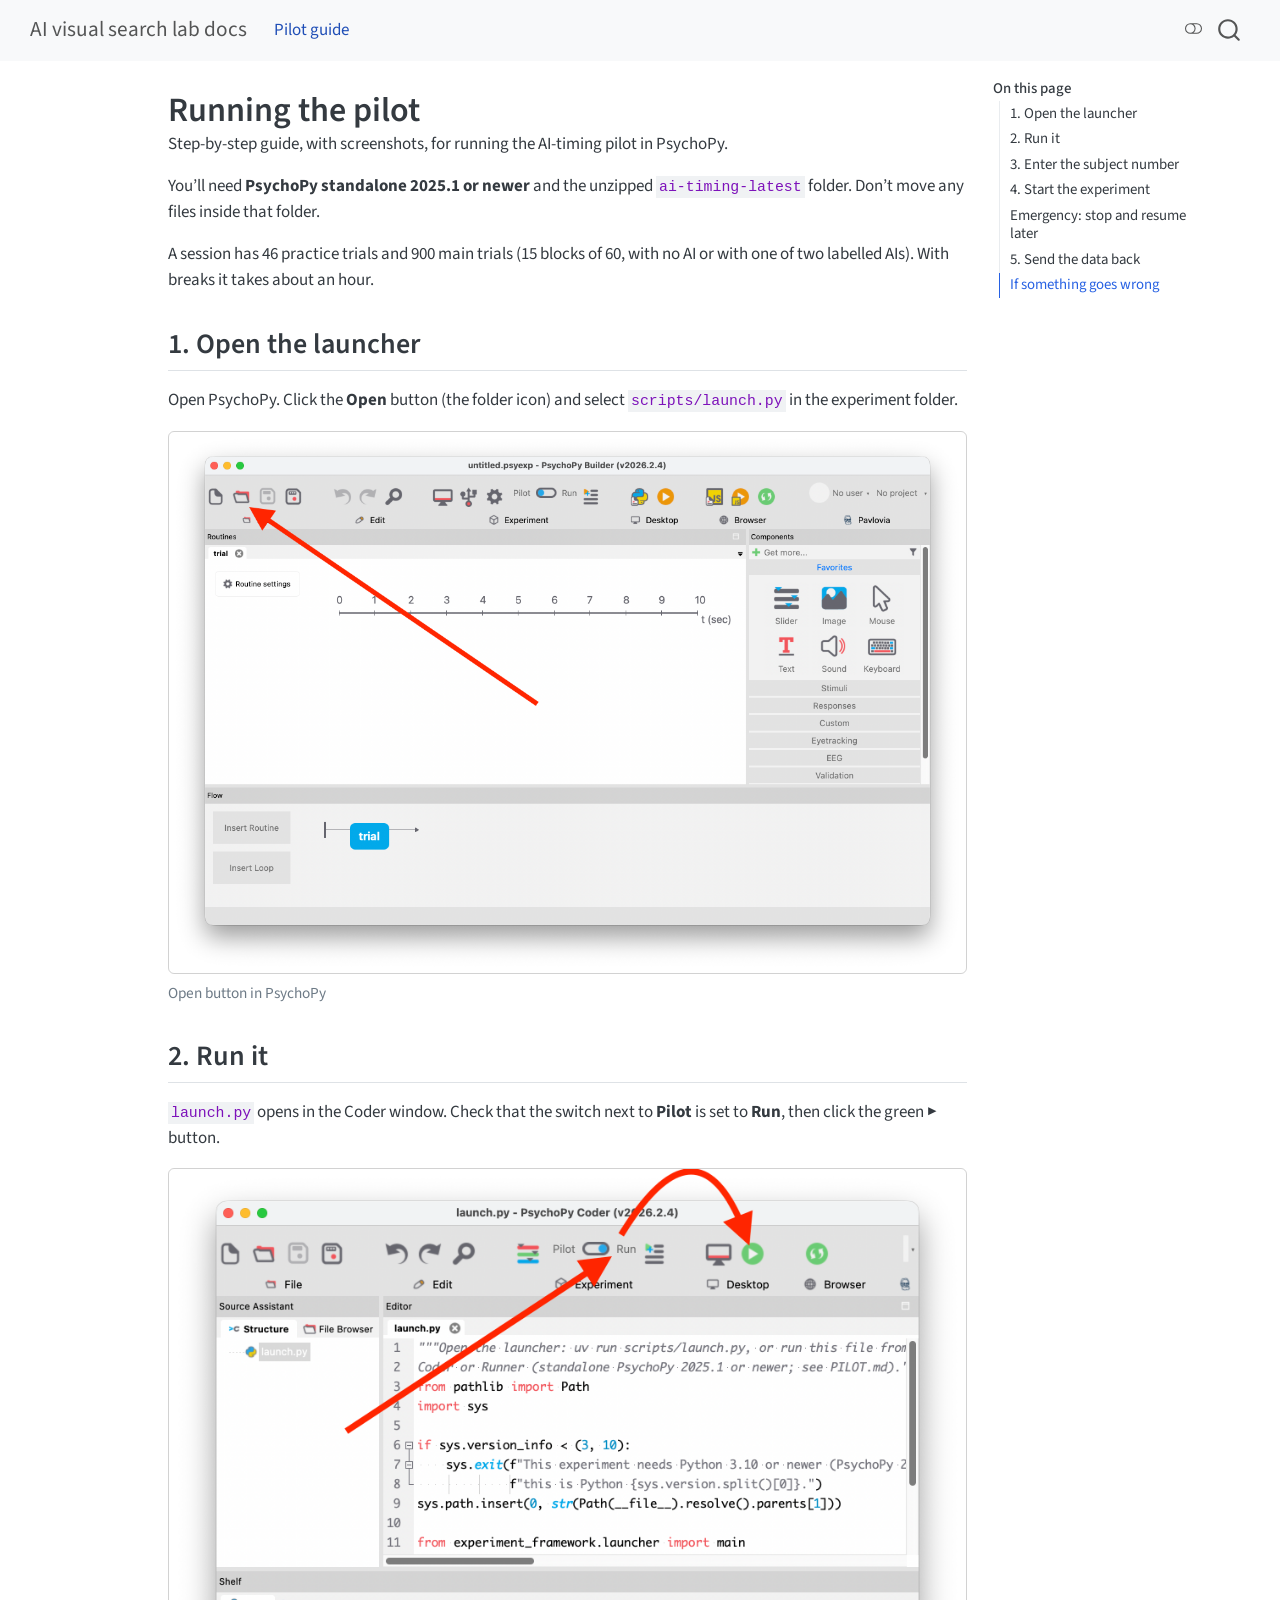
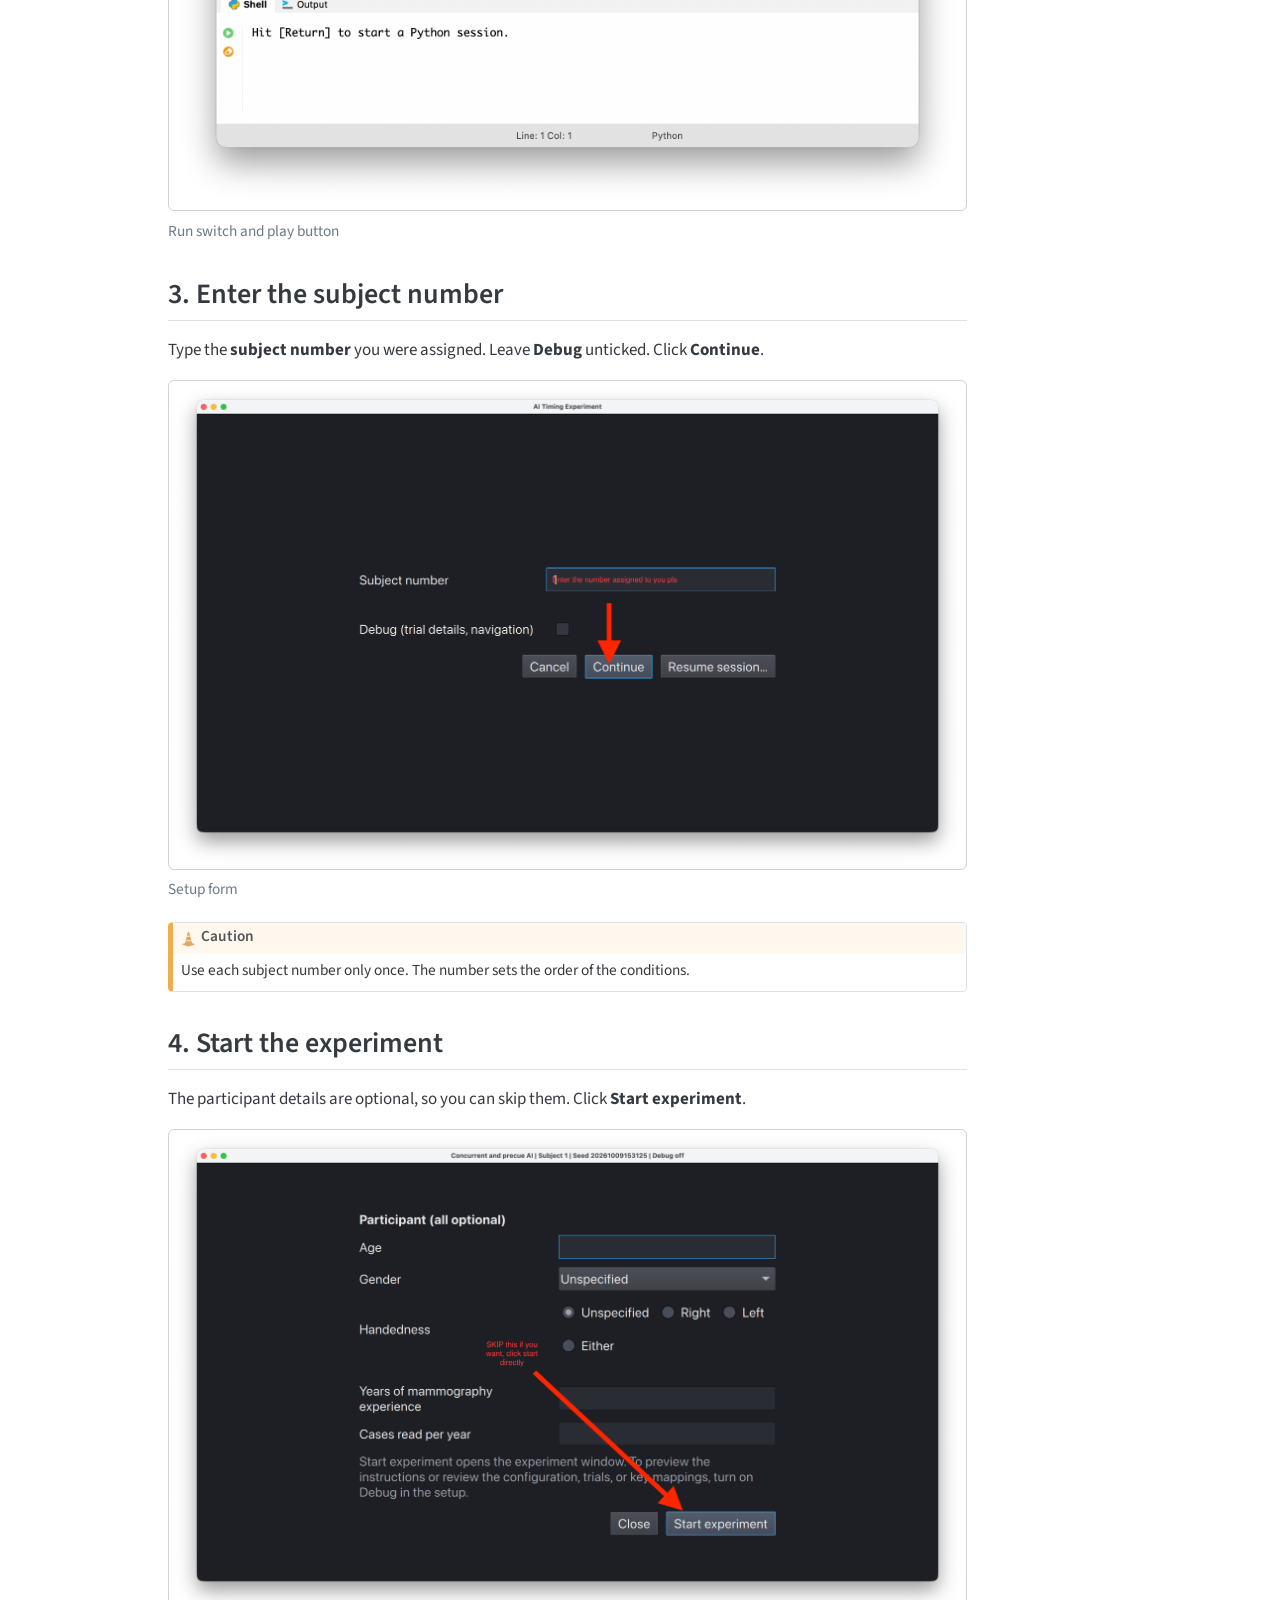
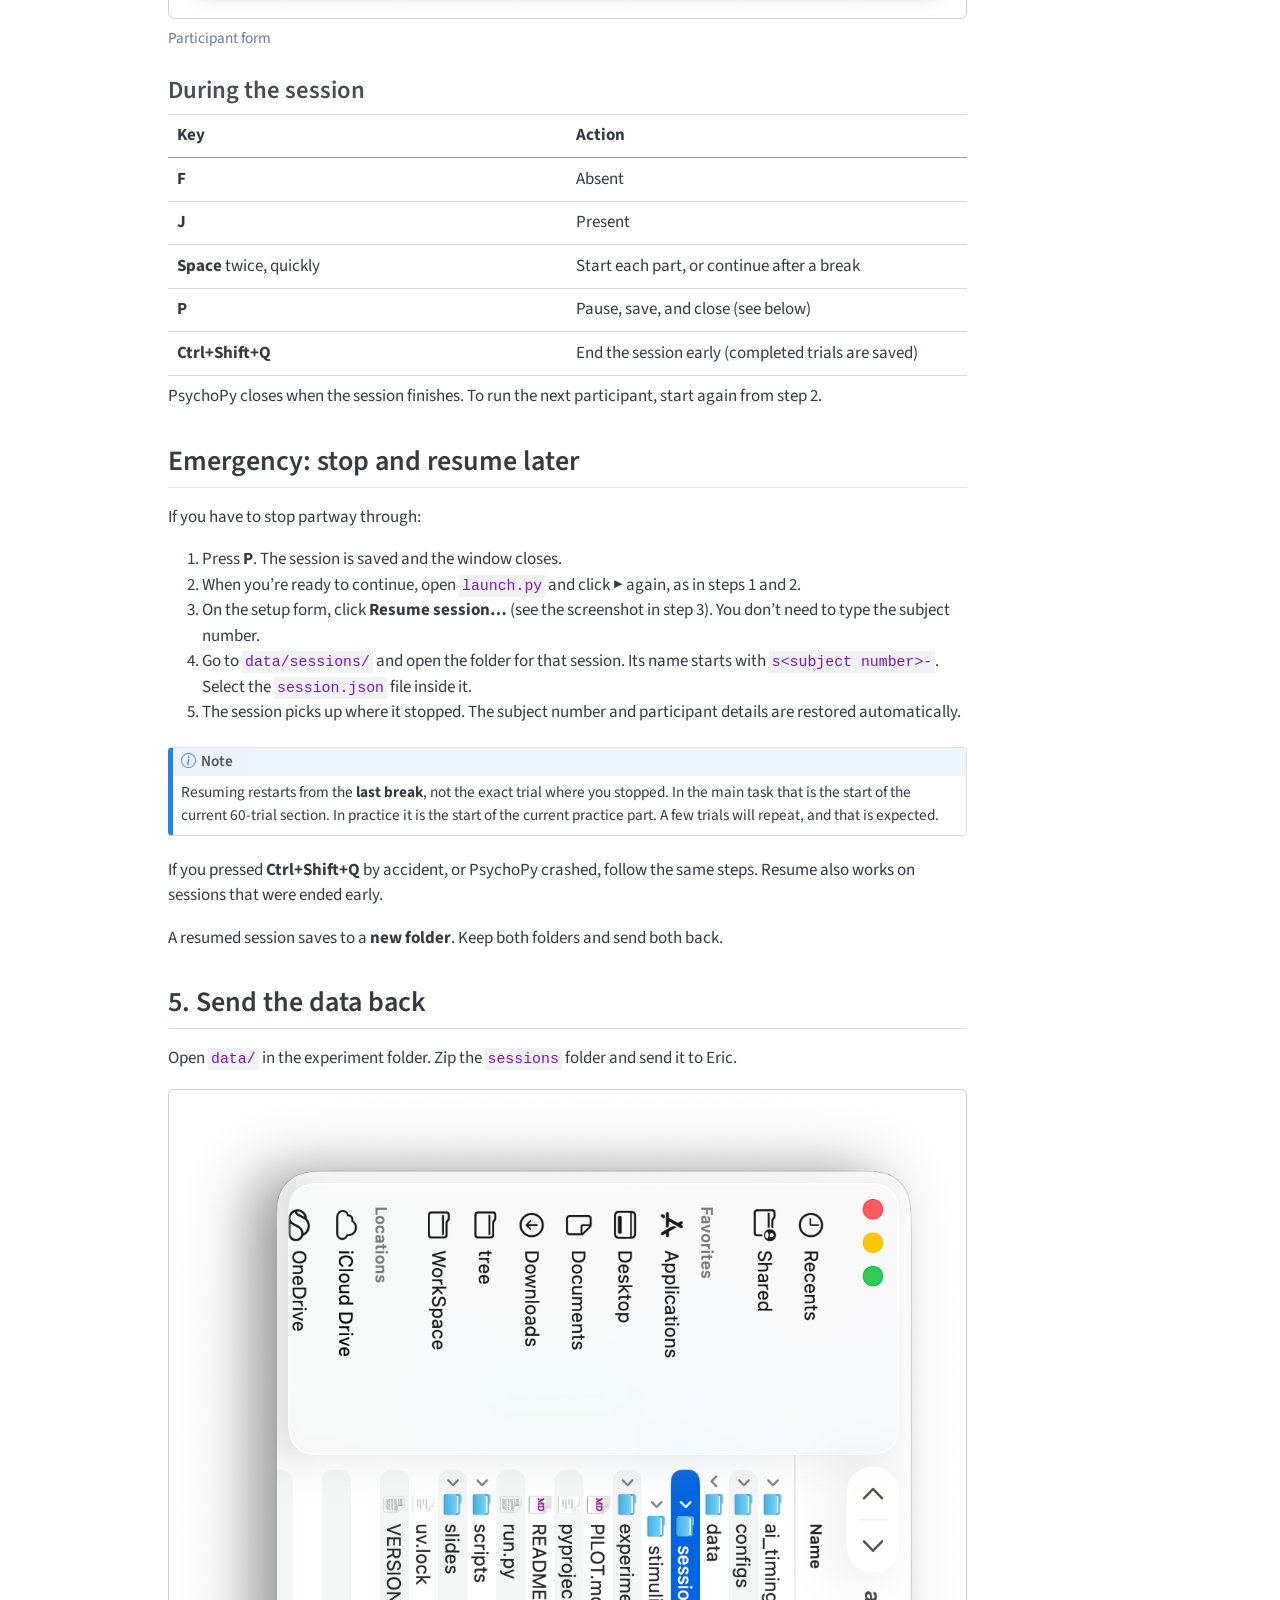
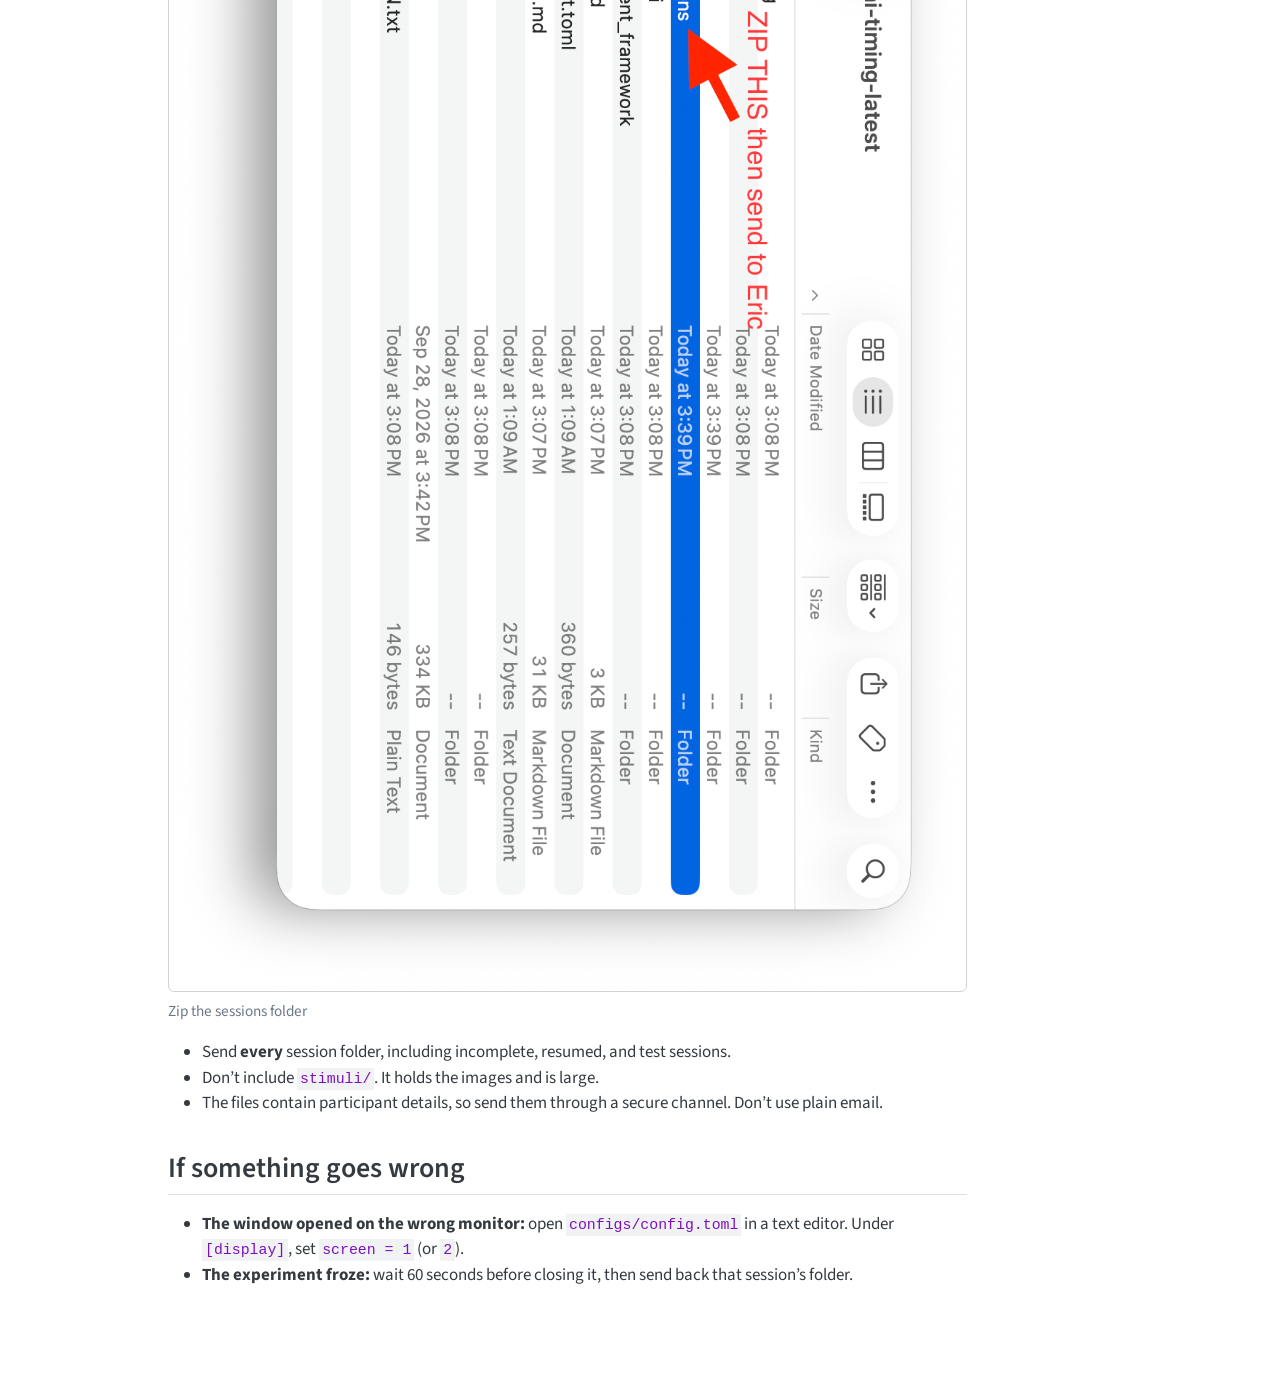
==== pilot/index.html @ ce5b5205 "deploy: greasycat/ai-visual-search@7b1c2cd44c2bf90ca1324a2e3141cafa251b483c" ====
<!DOCTYPE html>
<html xmlns="http://www.w3.org/1999/xhtml" lang="en" xml:lang="en"><head>

<meta charset="utf-8">
<meta name="generator" content="quarto-1.10.19">

<meta name="viewport" content="width=device-width, initial-scale=1.0, user-scalable=yes">

<meta name="description" content="Step-by-step guide, with screenshots, for running the AI-timing pilot in PsychoPy.">

<title>Running the pilot – AI visual search lab docs</title>
<style>
/* Default styles provided by pandoc.
** See https://pandoc.org/MANUAL.html#variables-for-html for config info.
*/
span.smallcaps{font-variant: small-caps;}
div.columns{display: flex; gap: 1.5em;}
div.column{flex: auto;}
@media screen {
div.columns{gap: min(4vw, 1.5em);}
div.column{overflow-x: auto;}
}
div.hanging-indent{margin-left: 1.5em; text-indent: -1.5em;}
ul.task-list{list-style: none;}
ul.task-list li input[type="checkbox"] {
  width: 0.8em;
  margin: 0 0.8em 0.2em -1em; /* quarto-specific, see https://github.com/quarto-dev/quarto-cli/issues/4556 */ 
  vertical-align: middle;
}
</style>


<script src="../site_libs/quarto-nav/quarto-nav.js"></script>
<script src="../site_libs/quarto-nav/headroom.min.js"></script>
<script src="../site_libs/clipboard/clipboard.min.js"></script>
<script src="../site_libs/quarto-search/autocomplete.umd.js"></script>
<script src="../site_libs/quarto-search/fuse.min.js"></script>
<script src="../site_libs/quarto-search/quarto-search.js"></script>
<meta name="quarto:offset" content="../">
<script src="../site_libs/quarto-html/quarto.js" type="module"></script>
<script src="../site_libs/quarto-html/tabsets/tabsets.js" type="module"></script>
<script src="../site_libs/quarto-html/popper.min.js"></script>
<script src="../site_libs/quarto-html/tippy.umd.min.js"></script>
<script src="../site_libs/quarto-html/anchor.min.js"></script>
<link href="../site_libs/quarto-html/tippy.css" rel="stylesheet">
<link href="../site_libs/quarto-html/quarto-syntax-highlighting-bf27225e3a48a9273f3daa8f8e829971.css" rel="stylesheet" class="quarto-color-scheme" id="quarto-text-highlighting-styles">
<link href="../site_libs/quarto-html/quarto-syntax-highlighting-dark-b626d73c4c936ccc3cb08be7d45d1df6.css" rel="stylesheet" class="quarto-color-scheme quarto-color-alternate" id="quarto-text-highlighting-styles">
<link href="../site_libs/quarto-html/quarto-syntax-highlighting-bf27225e3a48a9273f3daa8f8e829971.css" rel="stylesheet" class="quarto-color-scheme-extra" id="quarto-text-highlighting-styles">
<script src="../site_libs/bootstrap/bootstrap.min.js"></script>
<link href="../site_libs/bootstrap/bootstrap-icons.css" rel="stylesheet">
<link href="../site_libs/bootstrap/bootstrap-55617497126496852ff9f5a59253c640.min.css" rel="stylesheet" append-hash="true" class="quarto-color-scheme" id="quarto-bootstrap" data-mode="light">
<link href="../site_libs/bootstrap/bootstrap-dark-90b0ccabdf50233fb893b00cd6e33405.min.css" rel="stylesheet" append-hash="true" class="quarto-color-scheme quarto-color-alternate" id="quarto-bootstrap" data-mode="dark">
<link href="../site_libs/bootstrap/bootstrap-55617497126496852ff9f5a59253c640.min.css" rel="stylesheet" append-hash="true" class="quarto-color-scheme-extra" id="quarto-bootstrap" data-mode="light">
<script id="quarto-search-options" type="application/json">{
  "location": "navbar",
  "copy-button": false,
  "collapse-after": 3,
  "panel-placement": "end",
  "type": "overlay",
  "limit": 50,
  "keyboard-shortcut": [
    "f",
    "/",
    "s"
  ],
  "show-item-context": false,
  "language": {
    "search-no-results-text": "No results",
    "search-matching-documents-text": "matching documents",
    "search-copy-link-title": "Copy link to search",
    "search-hide-matches-text": "Hide additional matches",
    "search-more-match-text": "more match in this document",
    "search-more-matches-text": "more matches in this document",
    "search-clear-button-title": "Clear",
    "search-text-placeholder": "",
    "search-detached-cancel-button-title": "Cancel",
    "search-submit-button-title": "Submit",
    "search-label": "Search"
  }
}</script>


<link rel="stylesheet" href="../styles.css">
</head>

<body class="nav-fixed quarto-light"><script id="quarto-html-before-body" type="application/javascript">
    const toggleBodyColorMode = (bsSheetEl) => {
      const mode = bsSheetEl.getAttribute("data-mode");
      const bodyEl = window.document.querySelector("body");
      if (mode === "dark") {
        bodyEl.classList.add("quarto-dark");
        bodyEl.classList.remove("quarto-light");
      } else {
        bodyEl.classList.add("quarto-light");
        bodyEl.classList.remove("quarto-dark");
      }
    }
    const toggleBodyColorPrimary = () => {
      const bsSheetEl = window.document.querySelector("link#quarto-bootstrap:not([rel=disabled-stylesheet])");
      if (bsSheetEl) {
        toggleBodyColorMode(bsSheetEl);
      }
    }
    const setColorSchemeToggle = (alternate) => {
      const toggles = window.document.querySelectorAll('.quarto-color-scheme-toggle');
      for (let i=0; i < toggles.length; i++) {
        const toggle = toggles[i];
        if (toggle) {
          if (alternate) {
            toggle.classList.add("alternate");
          } else {
            toggle.classList.remove("alternate");
          }
        }
      }
    };
    const toggleColorMode = (alternate) => {
      // Switch the stylesheets
      const primaryStylesheets = window.document.querySelectorAll('link.quarto-color-scheme:not(.quarto-color-alternate)');
      const alternateStylesheets = window.document.querySelectorAll('link.quarto-color-scheme.quarto-color-alternate');
      manageTransitions('#quarto-margin-sidebar .nav-link', false);
      if (alternate) {
        // note: dark is layered on light, we don't disable primary!
        enableStylesheet(alternateStylesheets);
        for (const sheetNode of alternateStylesheets) {
          if (sheetNode.id === "quarto-bootstrap") {
            toggleBodyColorMode(sheetNode);
          }
        }
      } else {
        disableStylesheet(alternateStylesheets);
        enableStylesheet(primaryStylesheets)
        toggleBodyColorPrimary();
      }
      manageTransitions('#quarto-margin-sidebar .nav-link', true);
      // Switch the toggles
      setColorSchemeToggle(alternate)
      // Hack to workaround the fact that safari doesn't
      // properly recolor the scrollbar when toggling (#1455)
      if (navigator.userAgent.indexOf('Safari') > 0 && navigator.userAgent.indexOf('Chrome') == -1) {
        manageTransitions("body", false);
        window.scrollTo(0, 1);
        setTimeout(() => {
          window.scrollTo(0, 0);
          manageTransitions("body", true);
        }, 40);
      }
    }
    const disableStylesheet = (stylesheets) => {
      for (let i=0; i < stylesheets.length; i++) {
        const stylesheet = stylesheets[i];
        stylesheet.rel = 'disabled-stylesheet';
      }
    }
    const enableStylesheet = (stylesheets) => {
      for (let i=0; i < stylesheets.length; i++) {
        const stylesheet = stylesheets[i];
        if(stylesheet.rel !== 'stylesheet') { // for Chrome, which will still FOUC without this check
          stylesheet.rel = 'stylesheet';
        }
      }
    }
    const manageTransitions = (selector, allowTransitions) => {
      const els = window.document.querySelectorAll(selector);
      for (let i=0; i < els.length; i++) {
        const el = els[i];
        if (allowTransitions) {
          el.classList.remove('notransition');
        } else {
          el.classList.add('notransition');
        }
      }
    }
    const isFileUrl = () => {
      return window.location.protocol === 'file:';
    }
    const hasAlternateSentinel = () => {
      let styleSentinel = getColorSchemeSentinel();
      if (styleSentinel !== null) {
        return styleSentinel === "alternate";
      } else {
        return false;
      }
    }
    const setStyleSentinel = (alternate) => {
      const value = alternate ? "alternate" : "default";
      if (!isFileUrl()) {
        window.localStorage.setItem("quarto-color-scheme", value);
      } else {
        localAlternateSentinel = value;
      }
    }
    const getColorSchemeSentinel = () => {
      if (!isFileUrl()) {
        const storageValue = window.localStorage.getItem("quarto-color-scheme");
        return storageValue != null ? storageValue : localAlternateSentinel;
      } else {
        return localAlternateSentinel;
      }
    }
    const toggleGiscusIfUsed = (isAlternate, darkModeDefault) => {
      const baseTheme = document.querySelector('#giscus-base-theme')?.value ?? 'light';
      const alternateTheme = document.querySelector('#giscus-alt-theme')?.value ?? 'dark';
      let newTheme = '';
      if(authorPrefersDark) {
        newTheme = isAlternate ? baseTheme : alternateTheme;
      } else {
        newTheme = isAlternate ? alternateTheme : baseTheme;
      }
      const changeGiscusTheme = () => {
        // From: https://github.com/giscus/giscus/issues/336
        const sendMessage = (message) => {
          const iframe = document.querySelector('iframe.giscus-frame');
          if (!iframe) return;
          iframe.contentWindow.postMessage({ giscus: message }, 'https://giscus.app');
        }
        sendMessage({
          setConfig: {
            theme: newTheme
          }
        });
      }
      const isGiscussLoaded = window.document.querySelector('iframe.giscus-frame') !== null;
      if (isGiscussLoaded) {
        changeGiscusTheme();
      }
    };
    const authorPrefersDark = false;
    const darkModeDefault = authorPrefersDark;
      document.querySelector('link#quarto-text-highlighting-styles.quarto-color-scheme-extra').rel = 'disabled-stylesheet';
      document.querySelector('link#quarto-bootstrap.quarto-color-scheme-extra').rel = 'disabled-stylesheet';
    let localAlternateSentinel = darkModeDefault ? 'alternate' : 'default';
    // Dark / light mode switch
    window.quartoToggleColorScheme = () => {
      // Read the current dark / light value
      let toAlternate = !hasAlternateSentinel();
      toggleColorMode(toAlternate);
      setStyleSentinel(toAlternate);
      toggleGiscusIfUsed(toAlternate, darkModeDefault);
      window.dispatchEvent(new Event('resize'));
    };
    // Switch to dark mode if need be
    if (hasAlternateSentinel()) {
      toggleColorMode(true);
    } else {
      toggleColorMode(false);
    }
  </script>

<div id="quarto-search-results"></div>
  <header id="quarto-header" class="headroom fixed-top">
    <nav class="navbar navbar-expand-lg " data-bs-theme="dark">
      <div class="navbar-container container-fluid">
      <div class="navbar-brand-container mx-auto">
    <a class="navbar-brand" href="../index.html">
    <span class="navbar-title">AI visual search lab docs</span>
    </a>
  </div>
            <div id="quarto-search" class="" title="Search"></div>
          <button class="navbar-toggler" type="button" data-bs-toggle="collapse" data-bs-target="#navbarCollapse" aria-controls="navbarCollapse" role="menu" aria-expanded="false" aria-label="Toggle navigation" onclick="if (window.quartoToggleHeadroom) { window.quartoToggleHeadroom(); }">
  <span class="navbar-toggler-icon"></span>
</button>
          <div class="collapse navbar-collapse" id="navbarCollapse">
            <ul class="navbar-nav navbar-nav-scroll me-auto">
  <li class="nav-item">
    <a class="nav-link active" href="../pilot/index.html" aria-current="page"> 
<span class="menu-text">Pilot guide</span></a>
  </li>  
</ul>
          </div> <!-- /navcollapse -->
            <div class="quarto-navbar-tools">
  <a href="" class="quarto-color-scheme-toggle quarto-navigation-tool  px-1" onclick="window.quartoToggleColorScheme(); return false;" title="Toggle dark mode"><i class="bi"></i></a>
</div>
      </div> <!-- /container-fluid -->
    </nav>
</header>
<!-- content -->
<div id="quarto-content" class="quarto-container page-columns page-rows-contents page-layout-article page-navbar">
<!-- sidebar -->
<!-- margin-sidebar -->
    <div id="quarto-margin-sidebar" class="sidebar margin-sidebar">
        <nav id="TOC" role="doc-toc" class="toc-active">
    <h2 id="toc-title">On this page</h2>
   
  <ul>
  <li><a href="#open-the-launcher" id="toc-open-the-launcher" class="nav-link active" data-scroll-target="#open-the-launcher">1. Open the launcher</a></li>
  <li><a href="#run-it" id="toc-run-it" class="nav-link" data-scroll-target="#run-it">2. Run it</a></li>
  <li><a href="#enter-the-subject-number" id="toc-enter-the-subject-number" class="nav-link" data-scroll-target="#enter-the-subject-number">3. Enter the subject number</a></li>
  <li><a href="#start-the-experiment" id="toc-start-the-experiment" class="nav-link" data-scroll-target="#start-the-experiment">4. Start the experiment</a>
  <ul class="collapse">
  <li><a href="#during-the-session" id="toc-during-the-session" class="nav-link" data-scroll-target="#during-the-session">During the session</a></li>
  </ul></li>
  <li><a href="#emergency-stop-and-resume-later" id="toc-emergency-stop-and-resume-later" class="nav-link" data-scroll-target="#emergency-stop-and-resume-later">Emergency: stop and resume later</a></li>
  <li><a href="#send-the-data-back" id="toc-send-the-data-back" class="nav-link" data-scroll-target="#send-the-data-back">5. Send the data back</a></li>
  <li><a href="#if-something-goes-wrong" id="toc-if-something-goes-wrong" class="nav-link" data-scroll-target="#if-something-goes-wrong">If something goes wrong</a></li>
  </ul>
</nav>
    </div>
<!-- main -->
<main class="content" id="quarto-document-content">


<header id="title-block-header" class="quarto-title-block default">
<div class="quarto-title">
<h1 class="title">Running the pilot</h1>
</div>

<div>
  <div class="description">
    Step-by-step guide, with screenshots, for running the AI-timing pilot in PsychoPy.
  </div>
</div>


<div class="quarto-title-meta">

    
  
    
  </div>
  


</header>


<p>You’ll need <strong>PsychoPy standalone 2025.1 or newer</strong> and the unzipped <code>ai-timing-latest</code> folder. Don’t move any files inside that folder.</p>
<p>A session has 46 practice trials and 900 main trials (15 blocks of 60, with no AI or with one of two labelled AIs). With breaks it takes about an hour.</p>
<section id="open-the-launcher" class="level2">
<h2 class="anchored" data-anchor-id="open-the-launcher">1. Open the launcher</h2>
<p>Open PsychoPy. Click the <strong>Open</strong> button (the folder icon) and select <code>scripts/launch.py</code> in the experiment folder.</p>
<div class="quarto-figure quarto-figure-center">
<figure class="figure">
<p><img src="img/01-open.png" class="img-fluid figure-img"></p>
<figcaption>Open button in PsychoPy</figcaption>
</figure>
</div>
</section>
<section id="run-it" class="level2">
<h2 class="anchored" data-anchor-id="run-it">2. Run it</h2>
<p><code>launch.py</code> opens in the Coder window. Check that the switch next to <strong>Pilot</strong> is set to <strong>Run</strong>, then click the green <strong>▶</strong> button.</p>
<div class="quarto-figure quarto-figure-center">
<figure class="figure">
<p><img src="img/02-run.png" class="img-fluid figure-img"></p>
<figcaption>Run switch and play button</figcaption>
</figure>
</div>
</section>
<section id="enter-the-subject-number" class="level2">
<h2 class="anchored" data-anchor-id="enter-the-subject-number">3. Enter the subject number</h2>
<p>Type the <strong>subject number</strong> you were assigned. Leave <strong>Debug</strong> unticked. Click <strong>Continue</strong>.</p>
<div class="quarto-figure quarto-figure-center">
<figure class="figure">
<p><img src="img/03-setup.png" class="img-fluid figure-img"></p>
<figcaption>Setup form</figcaption>
</figure>
</div>
<div class="callout callout-style-default callout-caution callout-titled">
<div class="callout-header d-flex align-content-center">
<div class="callout-icon-container">
<i class="callout-icon"></i>
</div>
<div class="callout-title-container flex-fill">
Caution
</div>
</div>
<div class="callout-body-container callout-body">
<p>Use each subject number only once. The number sets the order of the conditions.</p>
</div>
</div>
</section>
<section id="start-the-experiment" class="level2">
<h2 class="anchored" data-anchor-id="start-the-experiment">4. Start the experiment</h2>
<p>The participant details are optional, so you can skip them. Click <strong>Start experiment</strong>.</p>
<div class="quarto-figure quarto-figure-center">
<figure class="figure">
<p><img src="img/04-demo.png" class="img-fluid figure-img"></p>
<figcaption>Participant form</figcaption>
</figure>
</div>
<section id="during-the-session" class="level3">
<h3 class="anchored" data-anchor-id="during-the-session">During the session</h3>
<table class="caption-top table">
<colgroup>
<col style="width: 50%">
<col style="width: 50%">
</colgroup>
<thead>
<tr class="header">
<th>Key</th>
<th>Action</th>
</tr>
</thead>
<tbody>
<tr class="odd">
<td><strong>F</strong></td>
<td>Absent</td>
</tr>
<tr class="even">
<td><strong>J</strong></td>
<td>Present</td>
</tr>
<tr class="odd">
<td><strong>Space</strong> twice, quickly</td>
<td>Start each part, or continue after a break</td>
</tr>
<tr class="even">
<td><strong>P</strong></td>
<td>Pause, save, and close (see below)</td>
</tr>
<tr class="odd">
<td><strong>Ctrl+Shift+Q</strong></td>
<td>End the session early (completed trials are saved)</td>
</tr>
</tbody>
</table>
<p>PsychoPy closes when the session finishes. To run the next participant, start again from step 2.</p>
</section>
</section>
<section id="emergency-stop-and-resume-later" class="level2">
<h2 class="anchored" data-anchor-id="emergency-stop-and-resume-later">Emergency: stop and resume later</h2>
<p>If you have to stop partway through:</p>
<ol type="1">
<li>Press <strong>P</strong>. The session is saved and the window closes.</li>
<li>When you’re ready to continue, open <code>launch.py</code> and click <strong>▶</strong> again, as in steps 1 and 2.</li>
<li>On the setup form, click <strong>Resume session…</strong> (see the screenshot in step 3). You don’t need to type the subject number.</li>
<li>Go to <code>data/sessions/</code> and open the folder for that session. Its name starts with <code>s&lt;subject number&gt;-</code>. Select the <code>session.json</code> file inside it.</li>
<li>The session picks up where it stopped. The subject number and participant details are restored automatically.</li>
</ol>
<div class="callout callout-style-default callout-note callout-titled">
<div class="callout-header d-flex align-content-center">
<div class="callout-icon-container">
<i class="callout-icon"></i>
</div>
<div class="callout-title-container flex-fill">
Note
</div>
</div>
<div class="callout-body-container callout-body">
<p>Resuming restarts from the <strong>last break</strong>, not the exact trial where you stopped. In the main task that is the start of the current 60-trial section. In practice it is the start of the current practice part. A few trials will repeat, and that is expected.</p>
</div>
</div>
<p>If you pressed <strong>Ctrl+Shift+Q</strong> by accident, or PsychoPy crashed, follow the same steps. Resume also works on sessions that were ended early.</p>
<p>A resumed session saves to a <strong>new folder</strong>. Keep both folders and send both back.</p>
</section>
<section id="send-the-data-back" class="level2">
<h2 class="anchored" data-anchor-id="send-the-data-back">5. Send the data back</h2>
<p>Open <code>data/</code> in the experiment folder. Zip the <strong><code>sessions</code></strong> folder and send it to Eric.</p>
<div class="quarto-figure quarto-figure-center">
<figure class="figure">
<p><img src="img/05-send.png" class="img-fluid figure-img"></p>
<figcaption>Zip the sessions folder</figcaption>
</figure>
</div>
<ul>
<li>Send <strong>every</strong> session folder, including incomplete, resumed, and test sessions.</li>
<li>Don’t include <code>stimuli/</code>. It holds the images and is large.</li>
<li>The files contain participant details, so send them through a secure channel. Don’t use plain email.</li>
</ul>
</section>
<section id="if-something-goes-wrong" class="level2">
<h2 class="anchored" data-anchor-id="if-something-goes-wrong">If something goes wrong</h2>
<ul>
<li><strong>The window opened on the wrong monitor:</strong> open <code>configs/config.toml</code> in a text editor. Under <code>[display]</code>, set <code>screen = 1</code> (or <code>2</code>).</li>
<li><strong>The experiment froze:</strong> wait 60 seconds before closing it, then send back that session’s folder.</li>
</ul>


</section>

</main> <!-- /main -->
<script id="quarto-html-after-body" type="application/javascript">
  window.document.addEventListener("DOMContentLoaded", function (event) {
    // Ensure there is a toggle, if there isn't float one in the top right
    if (window.document.querySelector('.quarto-color-scheme-toggle') === null) {
      const a = window.document.createElement('a');
      a.classList.add('top-right');
      a.classList.add('quarto-color-scheme-toggle');
      a.href = "";
      a.onclick = function() { try { window.quartoToggleColorScheme(); } catch {} return false; };
      const i = window.document.createElement("i");
      i.classList.add('bi');
      a.appendChild(i);
      window.document.body.appendChild(a);
    }
    setColorSchemeToggle(hasAlternateSentinel())
    const icon = "";
    const anchorJS = new window.AnchorJS();
    anchorJS.options = {
      placement: 'right',
      icon: icon
    };
    anchorJS.add('.anchored');
    const isCodeAnnotation = (el) => {
      for (const clz of el.classList) {
        if (clz.startsWith('code-annotation-')) {                     
          return true;
        }
      }
      return false;
    }
    const onCopySuccess = function(e) {
      // button target
      const button = e.trigger;
      // don't keep focus
      button.blur();
      // flash "checked"
      button.classList.add('code-copy-button-checked');
      var currentTitle = button.getAttribute("title");
      button.setAttribute("title", "Copied!");
      let tooltip;
      if (window.bootstrap) {
        button.setAttribute("data-bs-toggle", "tooltip");
        button.setAttribute("data-bs-placement", "left");
        button.setAttribute("data-bs-title", "Copied!");
        tooltip = new bootstrap.Tooltip(button, 
          { trigger: "manual", 
            customClass: "code-copy-button-tooltip",
            offset: [0, -8]});
        tooltip.show();    
      }
      setTimeout(function() {
        if (tooltip) {
          tooltip.hide();
          button.removeAttribute("data-bs-title");
          button.removeAttribute("data-bs-toggle");
          button.removeAttribute("data-bs-placement");
        }
        button.setAttribute("title", currentTitle);
        button.classList.remove('code-copy-button-checked');
      }, 1000);
      // clear code selection
      e.clearSelection();
    }
    const getTextToCopy = function(trigger) {
      const outerScaffold = trigger.parentElement.cloneNode(true);
      const codeEl = outerScaffold.querySelector('code');
      for (const childEl of codeEl.children) {
        if (isCodeAnnotation(childEl)) {
          childEl.remove();
        }
      }
      return codeEl.innerText;
    }
    const clipboard = new window.ClipboardJS('.code-copy-button:not([data-in-quarto-modal])', {
      text: getTextToCopy
    });
    clipboard.on('success', onCopySuccess);
    if (window.document.getElementById('quarto-embedded-source-code-modal')) {
      const clipboardModal = new window.ClipboardJS('.code-copy-button[data-in-quarto-modal]', {
        text: getTextToCopy,
        container: window.document.getElementById('quarto-embedded-source-code-modal')
      });
      clipboardModal.on('success', onCopySuccess);
    }
      var localhostRegex = new RegExp(/^(?:http|https):\/\/localhost\:?[0-9]*\//);
      var mailtoRegex = new RegExp(/^mailto:/);
        var filterRegex = new RegExp("https:\/\/greasycat\.github\.io\/ai-visual-search-docs\/");
      var isInternal = (href) => {
          return filterRegex.test(href) || localhostRegex.test(href) || mailtoRegex.test(href);
      }
      // Inspect non-navigation links and adorn them if external
     var links = window.document.querySelectorAll('a[href]:not(.nav-link):not(.navbar-brand):not(.toc-action):not(.sidebar-link):not(.sidebar-item-toggle):not(.pagination-link):not(.no-external):not([aria-hidden]):not(.dropdown-item):not(.quarto-navigation-tool):not(.about-link)');
      for (var i=0; i<links.length; i++) {
        const link = links[i];
        if (!isInternal(link.href)) {
          // undo the damage that might have been done by quarto-nav.js in the case of
          // links that we want to consider external
          if (link.dataset.originalHref !== undefined) {
            link.href = link.dataset.originalHref;
          }
        }
      }
    function tippyHover(el, contentFn, onTriggerFn, onUntriggerFn) {
      const config = {
        allowHTML: true,
        maxWidth: 500,
        delay: 100,
        arrow: false,
        appendTo: function(el) {
            return el.parentElement;
        },
        interactive: true,
        interactiveBorder: 10,
        theme: 'quarto',
        placement: 'bottom-start',
      };
      if (contentFn) {
        config.content = contentFn;
      }
      if (onTriggerFn) {
        config.onTrigger = onTriggerFn;
      }
      if (onUntriggerFn) {
        config.onUntrigger = onUntriggerFn;
      }
      window.tippy(el, config); 
    }
    const noterefs = window.document.querySelectorAll('a[role="doc-noteref"]');
    for (var i=0; i<noterefs.length; i++) {
      const ref = noterefs[i];
      tippyHover(ref, function() {
        // use id or data attribute instead here
        let href = ref.getAttribute('data-footnote-href') || ref.getAttribute('href');
        try { href = new URL(href).hash; } catch {}
        const id = href.replace(/^#\/?/, "");
        const note = window.document.getElementById(id);
        if (note) {
          return note.innerHTML;
        } else {
          return "";
        }
      });
    }
    const xrefs = window.document.querySelectorAll('a.quarto-xref');
    const processXRef = (id, note) => {
      // Strip column container classes
      const stripColumnClz = (el) => {
        el.classList.remove("page-full", "page-columns");
        if (el.children) {
          for (const child of el.children) {
            stripColumnClz(child);
          }
        }
      }
      stripColumnClz(note)
      if (id === null || id.startsWith('sec-')) {
        // Special case sections, only their first couple elements
        const container = document.createElement("div");
        if (note.children && note.children.length > 2) {
          container.appendChild(note.children[0].cloneNode(true));
          for (let i = 1; i < note.children.length; i++) {
            const child = note.children[i];
            if (child.tagName === "P" && child.innerText === "") {
              continue;
            } else {
              container.appendChild(child.cloneNode(true));
              break;
            }
          }
          if (window.Quarto?.typesetMath) {
            window.Quarto.typesetMath(container);
          }
          return container.innerHTML
        } else {
          if (window.Quarto?.typesetMath) {
            window.Quarto.typesetMath(note);
          }
          return note.innerHTML;
        }
      } else {
        // Remove any anchor links if they are present
        const anchorLink = note.querySelector('a.anchorjs-link');
        if (anchorLink) {
          anchorLink.remove();
        }
        if (window.Quarto?.typesetMath) {
          window.Quarto.typesetMath(note);
        }
        if (note.classList.contains("callout")) {
          return note.outerHTML;
        } else {
          return note.innerHTML;
        }
      }
    }
    for (var i=0; i<xrefs.length; i++) {
      const xref = xrefs[i];
      tippyHover(xref, undefined, function(instance) {
        instance.disable();
        let url = xref.getAttribute('href');
        let hash = undefined; 
        if (url.startsWith('#')) {
          hash = url;
        } else {
          try { hash = new URL(url).hash; } catch {}
        }
        if (hash) {
          const id = hash.replace(/^#\/?/, "");
          const note = window.document.getElementById(id);
          if (note !== null) {
            try {
              const html = processXRef(id, note.cloneNode(true));
              instance.setContent(html);
            } finally {
              instance.enable();
              instance.show();
            }
          } else {
            // See if we can fetch this
            fetch(url.split('#')[0])
            .then(res => res.text())
            .then(html => {
              const parser = new DOMParser();
              const htmlDoc = parser.parseFromString(html, "text/html");
              const note = htmlDoc.getElementById(id);
              if (note !== null) {
                const html = processXRef(id, note);
                instance.setContent(html);
              } 
            }).finally(() => {
              instance.enable();
              instance.show();
            });
          }
        } else {
          // See if we can fetch a full url (with no hash to target)
          // This is a special case and we should probably do some content thinning / targeting
          fetch(url)
          .then(res => res.text())
          .then(html => {
            const parser = new DOMParser();
            const htmlDoc = parser.parseFromString(html, "text/html");
            const note = htmlDoc.querySelector('main.content');
            if (note !== null) {
              // This should only happen for chapter cross references
              // (since there is no id in the URL)
              // remove the first header
              if (note.children.length > 0 && note.children[0].tagName === "HEADER") {
                note.children[0].remove();
              }
              const html = processXRef(null, note);
              instance.setContent(html);
            } 
          }).finally(() => {
            instance.enable();
            instance.show();
          });
        }
      }, function(instance) {
      });
    }
        let selectedAnnoteEl;
        const selectorForAnnotation = ( cell, annotation) => {
          let cellAttr = 'data-code-cell="' + cell + '"';
          let lineAttr = 'data-code-annotation="' +  annotation + '"';
          const selector = 'span[' + cellAttr + '][' + lineAttr + ']';
          return selector;
        }
        const selectCodeLines = (annoteEl) => {
          const doc = window.document;
          const targetCell = annoteEl.getAttribute("data-target-cell");
          const targetAnnotation = annoteEl.getAttribute("data-target-annotation");
          const annoteSpan = window.document.querySelector(selectorForAnnotation(targetCell, targetAnnotation));
          const lines = annoteSpan.getAttribute("data-code-lines").split(",");
          const lineIds = lines.map((line) => {
            return targetCell + "-" + line;
          })
          let top = null;
          let height = null;
          let parent = null;
          if (lineIds.length > 0) {
              //compute the position of the single el (top and bottom and make a div)
              const el = window.document.getElementById(lineIds[0]);
              top = el.offsetTop;
              height = el.offsetHeight;
              parent = el.parentElement.parentElement;
            if (lineIds.length > 1) {
              const lastEl = window.document.getElementById(lineIds[lineIds.length - 1]);
              const bottom = lastEl.offsetTop + lastEl.offsetHeight;
              height = bottom - top;
            }
            if (top !== null && height !== null && parent !== null) {
              // cook up a div (if necessary) and position it 
              let div = window.document.getElementById("code-annotation-line-highlight");
              if (div === null) {
                div = window.document.createElement("div");
                div.setAttribute("id", "code-annotation-line-highlight");
                div.style.position = 'absolute';
                parent.appendChild(div);
              }
              div.style.top = top - 2 + "px";
              div.style.height = height + 4 + "px";
              div.style.left = 0;
              let gutterDiv = window.document.getElementById("code-annotation-line-highlight-gutter");
              if (gutterDiv === null) {
                gutterDiv = window.document.createElement("div");
                gutterDiv.setAttribute("id", "code-annotation-line-highlight-gutter");
                gutterDiv.style.position = 'absolute';
                const codeCell = window.document.getElementById(targetCell);
                const gutter = codeCell.querySelector('.code-annotation-gutter');
                gutter.appendChild(gutterDiv);
              }
              gutterDiv.style.top = top - 2 + "px";
              gutterDiv.style.height = height + 4 + "px";
            }
            selectedAnnoteEl = annoteEl;
          }
        };
        const unselectCodeLines = () => {
          const elementsIds = ["code-annotation-line-highlight", "code-annotation-line-highlight-gutter"];
          elementsIds.forEach((elId) => {
            const div = window.document.getElementById(elId);
            if (div) {
              div.remove();
            }
          });
          selectedAnnoteEl = undefined;
        };
          // Handle positioning of the toggle
      window.addEventListener(
        "resize",
        throttle(() => {
          elRect = undefined;
          if (selectedAnnoteEl) {
            selectCodeLines(selectedAnnoteEl);
          }
        }, 10)
      );
      function throttle(fn, ms) {
      let throttle = false;
      let timer;
        return (...args) => {
          if(!throttle) { // first call gets through
              fn.apply(this, args);
              throttle = true;
          } else { // all the others get throttled
              if(timer) clearTimeout(timer); // cancel #2
              timer = setTimeout(() => {
                fn.apply(this, args);
                timer = throttle = false;
              }, ms);
          }
        };
      }
        // Attach click handler to the DT
        const annoteDls = window.document.querySelectorAll('dt[data-target-cell]');
        for (const annoteDlNode of annoteDls) {
          annoteDlNode.addEventListener('click', (event) => {
            const clickedEl = event.target;
            if (clickedEl !== selectedAnnoteEl) {
              unselectCodeLines();
              const activeEl = window.document.querySelector('dt[data-target-cell].code-annotation-active');
              if (activeEl) {
                activeEl.classList.remove('code-annotation-active');
              }
              selectCodeLines(clickedEl);
              clickedEl.classList.add('code-annotation-active');
            } else {
              // Unselect the line
              unselectCodeLines();
              clickedEl.classList.remove('code-annotation-active');
            }
          });
        }
    const findCites = (el) => {
      const parentEl = el.parentElement;
      if (parentEl) {
        const cites = parentEl.dataset.cites;
        if (cites) {
          return {
            el,
            cites: cites.split(' ')
          };
        } else {
          return findCites(el.parentElement)
        }
      } else {
        return undefined;
      }
    };
    var bibliorefs = window.document.querySelectorAll('a[role="doc-biblioref"]');
    for (var i=0; i<bibliorefs.length; i++) {
      const ref = bibliorefs[i];
      const citeInfo = findCites(ref);
      if (citeInfo) {
        tippyHover(citeInfo.el, function() {
          var popup = window.document.createElement('div');
          citeInfo.cites.forEach(function(cite) {
            var citeDiv = window.document.createElement('div');
            citeDiv.classList.add('hanging-indent');
            citeDiv.classList.add('csl-entry');
            var biblioDiv = window.document.getElementById('ref-' + cite);
            if (biblioDiv) {
              citeDiv.innerHTML = biblioDiv.innerHTML;
            }
            popup.appendChild(citeDiv);
          });
          return popup.innerHTML;
        });
      }
    }
  });
  </script>
</div> <!-- /content -->




</body></html>
---- site_libs/quarto-html/tippy.css ----
.tippy-box[data-animation=fade][data-state=hidden]{opacity:0}[data-tippy-root]{max-width:calc(100vw - 10px)}.tippy-box{position:relative;background-color:#333;color:#fff;border-radius:4px;font-size:14px;line-height:1.4;white-space:normal;outline:0;transition-property:transform,visibility,opacity}.tippy-box[data-placement^=top]>.tippy-arrow{bottom:0}.tippy-box[data-placement^=top]>.tippy-arrow:before{bottom:-7px;left:0;border-width:8px 8px 0;border-top-color:initial;transform-origin:center top}.tippy-box[data-placement^=bottom]>.tippy-arrow{top:0}.tippy-box[data-placement^=bottom]>.tippy-arrow:before{top:-7px;left:0;border-width:0 8px 8px;border-bottom-color:initial;transform-origin:center bottom}.tippy-box[data-placement^=left]>.tippy-arrow{right:0}.tippy-box[data-placement^=left]>.tippy-arrow:before{border-width:8px 0 8px 8px;border-left-color:initial;right:-7px;transform-origin:center left}.tippy-box[data-placement^=right]>.tippy-arrow{left:0}.tippy-box[data-placement^=right]>.tippy-arrow:before{left:-7px;border-width:8px 8px 8px 0;border-right-color:initial;transform-origin:center right}.tippy-box[data-inertia][data-state=visible]{transition-timing-function:cubic-bezier(.54,1.5,.38,1.11)}.tippy-arrow{width:16px;height:16px;color:#333}.tippy-arrow:before{content:"";position:absolute;border-color:transparent;border-style:solid}.tippy-content{position:relative;padding:5px 9px;z-index:1}
---- site_libs/quarto-html/quarto-syntax-highlighting-bf27225e3a48a9273f3daa8f8e829971.css ----
/* quarto syntax highlight colors */
:root {
  --quarto-hl-ot-color: #003B4F;
  --quarto-hl-at-color: #657422;
  --quarto-hl-ss-color: #20794D;
  --quarto-hl-an-color: #5E5E5E;
  --quarto-hl-fu-color: #4758AB;
  --quarto-hl-st-color: #20794D;
  --quarto-hl-cf-color: #003B4F;
  --quarto-hl-op-color: #5E5E5E;
  --quarto-hl-er-color: #AD0000;
  --quarto-hl-bn-color: #AD0000;
  --quarto-hl-al-color: #AD0000;
  --quarto-hl-va-color: #111111;
  --quarto-hl-bu-color: inherit;
  --quarto-hl-ex-color: inherit;
  --quarto-hl-pp-color: #AD0000;
  --quarto-hl-in-color: #5E5E5E;
  --quarto-hl-vs-color: #20794D;
  --quarto-hl-wa-color: #5E5E5E;
  --quarto-hl-do-color: #5E5E5E;
  --quarto-hl-im-color: #00769E;
  --quarto-hl-ch-color: #20794D;
  --quarto-hl-dt-color: #AD0000;
  --quarto-hl-fl-color: #AD0000;
  --quarto-hl-co-color: #5E5E5E;
  --quarto-hl-cv-color: #5E5E5E;
  --quarto-hl-cn-color: #8f5902;
  --quarto-hl-sc-color: #5E5E5E;
  --quarto-hl-dv-color: #AD0000;
  --quarto-hl-kw-color: #003B4F;
}

/* other quarto variables */
:root {
  --quarto-font-monospace: SFMono-Regular, Menlo, Monaco, Consolas, "Liberation Mono", "Courier New", monospace;
}

/* syntax highlight based on Pandoc's rules */
pre > code.sourceCode > span {
  color: #003B4F;
}

code.sourceCode > span {
  color: #003B4F;
}

div.sourceCode,
div.sourceCode pre.sourceCode {
  color: #003B4F;
}

/* Normal */
code span {
  color: #003B4F;
}

/* Alert */
code span.al {
  color: #AD0000;
  font-style: inherit;
}

/* Annotation */
code span.an {
  color: #5E5E5E;
  font-style: inherit;
}

/* Attribute */
code span.at {
  color: #657422;
  font-style: inherit;
}

/* BaseN */
code span.bn {
  color: #AD0000;
  font-style: inherit;
}

/* BuiltIn */
code span.bu {
  font-style: inherit;
}

/* ControlFlow */
code span.cf {
  color: #003B4F;
  font-weight: bold;
  font-style: inherit;
}

/* Char */
code span.ch {
  color: #20794D;
  font-style: inherit;
}

/* Constant */
code span.cn {
  color: #8f5902;
  font-style: inherit;
}

/* Comment */
code span.co {
  color: #5E5E5E;
  font-style: inherit;
}

/* CommentVar */
code span.cv {
  color: #5E5E5E;
  font-style: italic;
}

/* Documentation */
code span.do {
  color: #5E5E5E;
  font-style: italic;
}

/* DataType */
code span.dt {
  color: #AD0000;
  font-style: inherit;
}

/* DecVal */
code span.dv {
  color: #AD0000;
  font-style: inherit;
}

/* Error */
code span.er {
  color: #AD0000;
  font-style: inherit;
}

/* Extension */
code span.ex {
  font-style: inherit;
}

/* Float */
code span.fl {
  color: #AD0000;
  font-style: inherit;
}

/* Function */
code span.fu {
  color: #4758AB;
  font-style: inherit;
}

/* Import */
code span.im {
  color: #00769E;
  font-style: inherit;
}

/* Information */
code span.in {
  color: #5E5E5E;
  font-style: inherit;
}

/* Keyword */
code span.kw {
  color: #003B4F;
  font-weight: bold;
  font-style: inherit;
}

/* Operator */
code span.op {
  color: #5E5E5E;
  font-style: inherit;
}

/* Other */
code span.ot {
  color: #003B4F;
  font-style: inherit;
}

/* Preprocessor */
code span.pp {
  color: #AD0000;
  font-style: inherit;
}

/* SpecialChar */
code span.sc {
  color: #5E5E5E;
  font-style: inherit;
}

/* SpecialString */
code span.ss {
  color: #20794D;
  font-style: inherit;
}

/* String */
code span.st {
  color: #20794D;
  font-style: inherit;
}

/* Variable */
code span.va {
  color: #111111;
  font-style: inherit;
}

/* VerbatimString */
code span.vs {
  color: #20794D;
  font-style: inherit;
}

/* Warning */
code span.wa {
  color: #5E5E5E;
  font-style: italic;
}

.prevent-inlining {
  content: "</";
}

/*# sourceMappingURL=8be38f48d34c45af72792cbd699585e7.css.map */
---- site_libs/quarto-html/quarto-syntax-highlighting-dark-b626d73c4c936ccc3cb08be7d45d1df6.css ----
/* quarto syntax highlight colors */
:root {
  --quarto-hl-al-color: #f07178;
  --quarto-hl-an-color: #d4d0ab;
  --quarto-hl-at-color: #00e0e0;
  --quarto-hl-bn-color: #d4d0ab;
  --quarto-hl-bu-color: #abe338;
  --quarto-hl-ch-color: #abe338;
  --quarto-hl-co-color: #f8f8f2;
  --quarto-hl-cv-color: #ffd700;
  --quarto-hl-cn-color: #ffd700;
  --quarto-hl-cf-color: #ffa07a;
  --quarto-hl-dt-color: #ffa07a;
  --quarto-hl-dv-color: #d4d0ab;
  --quarto-hl-do-color: #f8f8f2;
  --quarto-hl-er-color: #f07178;
  --quarto-hl-ex-color: #00e0e0;
  --quarto-hl-fl-color: #d4d0ab;
  --quarto-hl-fu-color: #ffa07a;
  --quarto-hl-im-color: #abe338;
  --quarto-hl-in-color: #d4d0ab;
  --quarto-hl-kw-color: #ffa07a;
  --quarto-hl-op-color: #ffa07a;
  --quarto-hl-ot-color: #00e0e0;
  --quarto-hl-pp-color: #dcc6e0;
  --quarto-hl-re-color: #00e0e0;
  --quarto-hl-sc-color: #abe338;
  --quarto-hl-ss-color: #abe338;
  --quarto-hl-st-color: #abe338;
  --quarto-hl-va-color: #00e0e0;
  --quarto-hl-vs-color: #abe338;
  --quarto-hl-wa-color: #dcc6e0;
}

/* other quarto variables */
:root {
  --quarto-font-monospace: SFMono-Regular, Menlo, Monaco, Consolas, "Liberation Mono", "Courier New", monospace;
}

/* syntax highlight based on Pandoc's rules */
pre > code.sourceCode > span {
  color: #f8f8f2;
}

code.sourceCode > span {
  color: #f8f8f2;
}

div.sourceCode,
div.sourceCode pre.sourceCode {
  color: #f8f8f2;
}

/* Normal */
code span {
  color: #f8f8f2;
}

/* Alert */
code span.al {
  color: #f07178;
}

/* Annotation */
code span.an {
  color: #d4d0ab;
}

/* Attribute */
code span.at {
  color: #00e0e0;
}

/* BaseN */
code span.bn {
  color: #d4d0ab;
}

/* BuiltIn */
code span.bu {
  color: #abe338;
}

/* ControlFlow */
code span.cf {
  font-weight: bold;
  color: #ffa07a;
}

/* Char */
code span.ch {
  color: #abe338;
}

/* Constant */
code span.cn {
  color: #ffd700;
}

/* Comment */
code span.co {
  font-style: italic;
  color: #f8f8f2;
}

/* CommentVar */
code span.cv {
  color: #ffd700;
}

/* Documentation */
code span.do {
  color: #f8f8f2;
}

/* DataType */
code span.dt {
  color: #ffa07a;
}

/* DecVal */
code span.dv {
  color: #d4d0ab;
}

/* Error */
code span.er {
  color: #f07178;
  text-decoration: underline;
}

/* Extension */
code span.ex {
  font-weight: bold;
  color: #00e0e0;
}

/* Float */
code span.fl {
  color: #d4d0ab;
}

/* Function */
code span.fu {
  color: #ffa07a;
}

/* Import */
code span.im {
  color: #abe338;
}

/* Information */
code span.in {
  color: #d4d0ab;
}

/* Keyword */
code span.kw {
  font-weight: bold;
  color: #ffa07a;
}

/* Operator */
code span.op {
  color: #ffa07a;
}

/* Other */
code span.ot {
  color: #00e0e0;
}

/* Preprocessor */
code span.pp {
  color: #dcc6e0;
}

/* RegionMarker */
code span.re {
  background-color: #f8f8f2;
  color: #00e0e0;
}

/* SpecialChar */
code span.sc {
  color: #abe338;
}

/* SpecialString */
code span.ss {
  color: #abe338;
}

/* String */
code span.st {
  color: #abe338;
}

/* Variable */
code span.va {
  color: #00e0e0;
}

/* VerbatimString */
code span.vs {
  color: #abe338;
}

/* Warning */
code span.wa {
  color: #dcc6e0;
}

.prevent-inlining {
  content: "</";
}

/*# sourceMappingURL=a269c63e8167c3ae395728e86feb0848.css.map */
---- site_libs/quarto-html/quarto-syntax-highlighting-bf27225e3a48a9273f3daa8f8e829971.css ----
/* quarto syntax highlight colors */
:root {
  --quarto-hl-ot-color: #003B4F;
  --quarto-hl-at-color: #657422;
  --quarto-hl-ss-color: #20794D;
  --quarto-hl-an-color: #5E5E5E;
  --quarto-hl-fu-color: #4758AB;
  --quarto-hl-st-color: #20794D;
  --quarto-hl-cf-color: #003B4F;
  --quarto-hl-op-color: #5E5E5E;
  --quarto-hl-er-color: #AD0000;
  --quarto-hl-bn-color: #AD0000;
  --quarto-hl-al-color: #AD0000;
  --quarto-hl-va-color: #111111;
  --quarto-hl-bu-color: inherit;
  --quarto-hl-ex-color: inherit;
  --quarto-hl-pp-color: #AD0000;
  --quarto-hl-in-color: #5E5E5E;
  --quarto-hl-vs-color: #20794D;
  --quarto-hl-wa-color: #5E5E5E;
  --quarto-hl-do-color: #5E5E5E;
  --quarto-hl-im-color: #00769E;
  --quarto-hl-ch-color: #20794D;
  --quarto-hl-dt-color: #AD0000;
  --quarto-hl-fl-color: #AD0000;
  --quarto-hl-co-color: #5E5E5E;
  --quarto-hl-cv-color: #5E5E5E;
  --quarto-hl-cn-color: #8f5902;
  --quarto-hl-sc-color: #5E5E5E;
  --quarto-hl-dv-color: #AD0000;
  --quarto-hl-kw-color: #003B4F;
}

/* other quarto variables */
:root {
  --quarto-font-monospace: SFMono-Regular, Menlo, Monaco, Consolas, "Liberation Mono", "Courier New", monospace;
}

/* syntax highlight based on Pandoc's rules */
pre > code.sourceCode > span {
  color: #003B4F;
}

code.sourceCode > span {
  color: #003B4F;
}

div.sourceCode,
div.sourceCode pre.sourceCode {
  color: #003B4F;
}

/* Normal */
code span {
  color: #003B4F;
}

/* Alert */
code span.al {
  color: #AD0000;
  font-style: inherit;
}

/* Annotation */
code span.an {
  color: #5E5E5E;
  font-style: inherit;
}

/* Attribute */
code span.at {
  color: #657422;
  font-style: inherit;
}

/* BaseN */
code span.bn {
  color: #AD0000;
  font-style: inherit;
}

/* BuiltIn */
code span.bu {
  font-style: inherit;
}

/* ControlFlow */
code span.cf {
  color: #003B4F;
  font-weight: bold;
  font-style: inherit;
}

/* Char */
code span.ch {
  color: #20794D;
  font-style: inherit;
}

/* Constant */
code span.cn {
  color: #8f5902;
  font-style: inherit;
}

/* Comment */
code span.co {
  color: #5E5E5E;
  font-style: inherit;
}

/* CommentVar */
code span.cv {
  color: #5E5E5E;
  font-style: italic;
}

/* Documentation */
code span.do {
  color: #5E5E5E;
  font-style: italic;
}

/* DataType */
code span.dt {
  color: #AD0000;
  font-style: inherit;
}

/* DecVal */
code span.dv {
  color: #AD0000;
  font-style: inherit;
}

/* Error */
code span.er {
  color: #AD0000;
  font-style: inherit;
}

/* Extension */
code span.ex {
  font-style: inherit;
}

/* Float */
code span.fl {
  color: #AD0000;
  font-style: inherit;
}

/* Function */
code span.fu {
  color: #4758AB;
  font-style: inherit;
}

/* Import */
code span.im {
  color: #00769E;
  font-style: inherit;
}

/* Information */
code span.in {
  color: #5E5E5E;
  font-style: inherit;
}

/* Keyword */
code span.kw {
  color: #003B4F;
  font-weight: bold;
  font-style: inherit;
}

/* Operator */
code span.op {
  color: #5E5E5E;
  font-style: inherit;
}

/* Other */
code span.ot {
  color: #003B4F;
  font-style: inherit;
}

/* Preprocessor */
code span.pp {
  color: #AD0000;
  font-style: inherit;
}

/* SpecialChar */
code span.sc {
  color: #5E5E5E;
  font-style: inherit;
}

/* SpecialString */
code span.ss {
  color: #20794D;
  font-style: inherit;
}

/* String */
code span.st {
  color: #20794D;
  font-style: inherit;
}

/* Variable */
code span.va {
  color: #111111;
  font-style: inherit;
}

/* VerbatimString */
code span.vs {
  color: #20794D;
  font-style: inherit;
}

/* Warning */
code span.wa {
  color: #5E5E5E;
  font-style: italic;
}

.prevent-inlining {
  content: "</";
}

/*# sourceMappingURL=8be38f48d34c45af72792cbd699585e7.css.map */
---- styles.css ----
/* Keep the screenshots readable and set them off from the page. */
main img {
  border: 1px solid rgba(127, 127, 127, 0.35);
  border-radius: 6px;
}
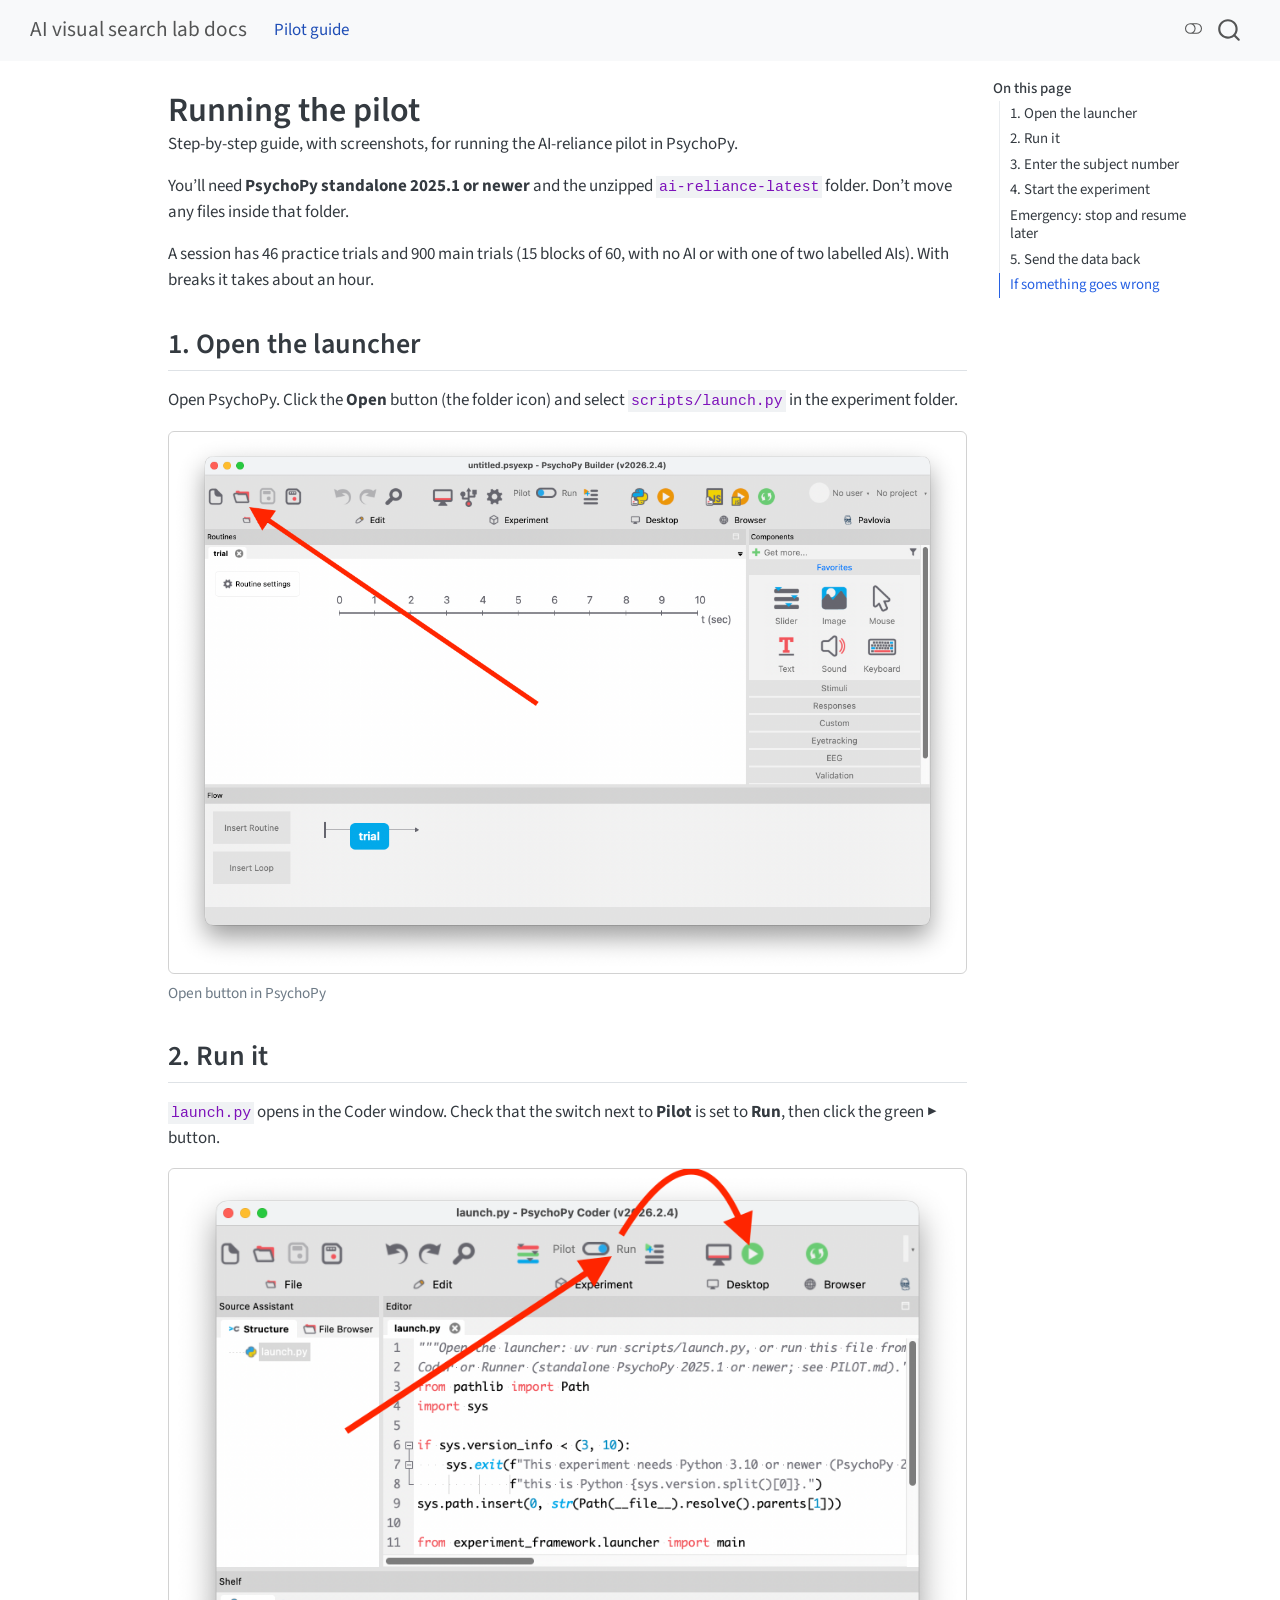
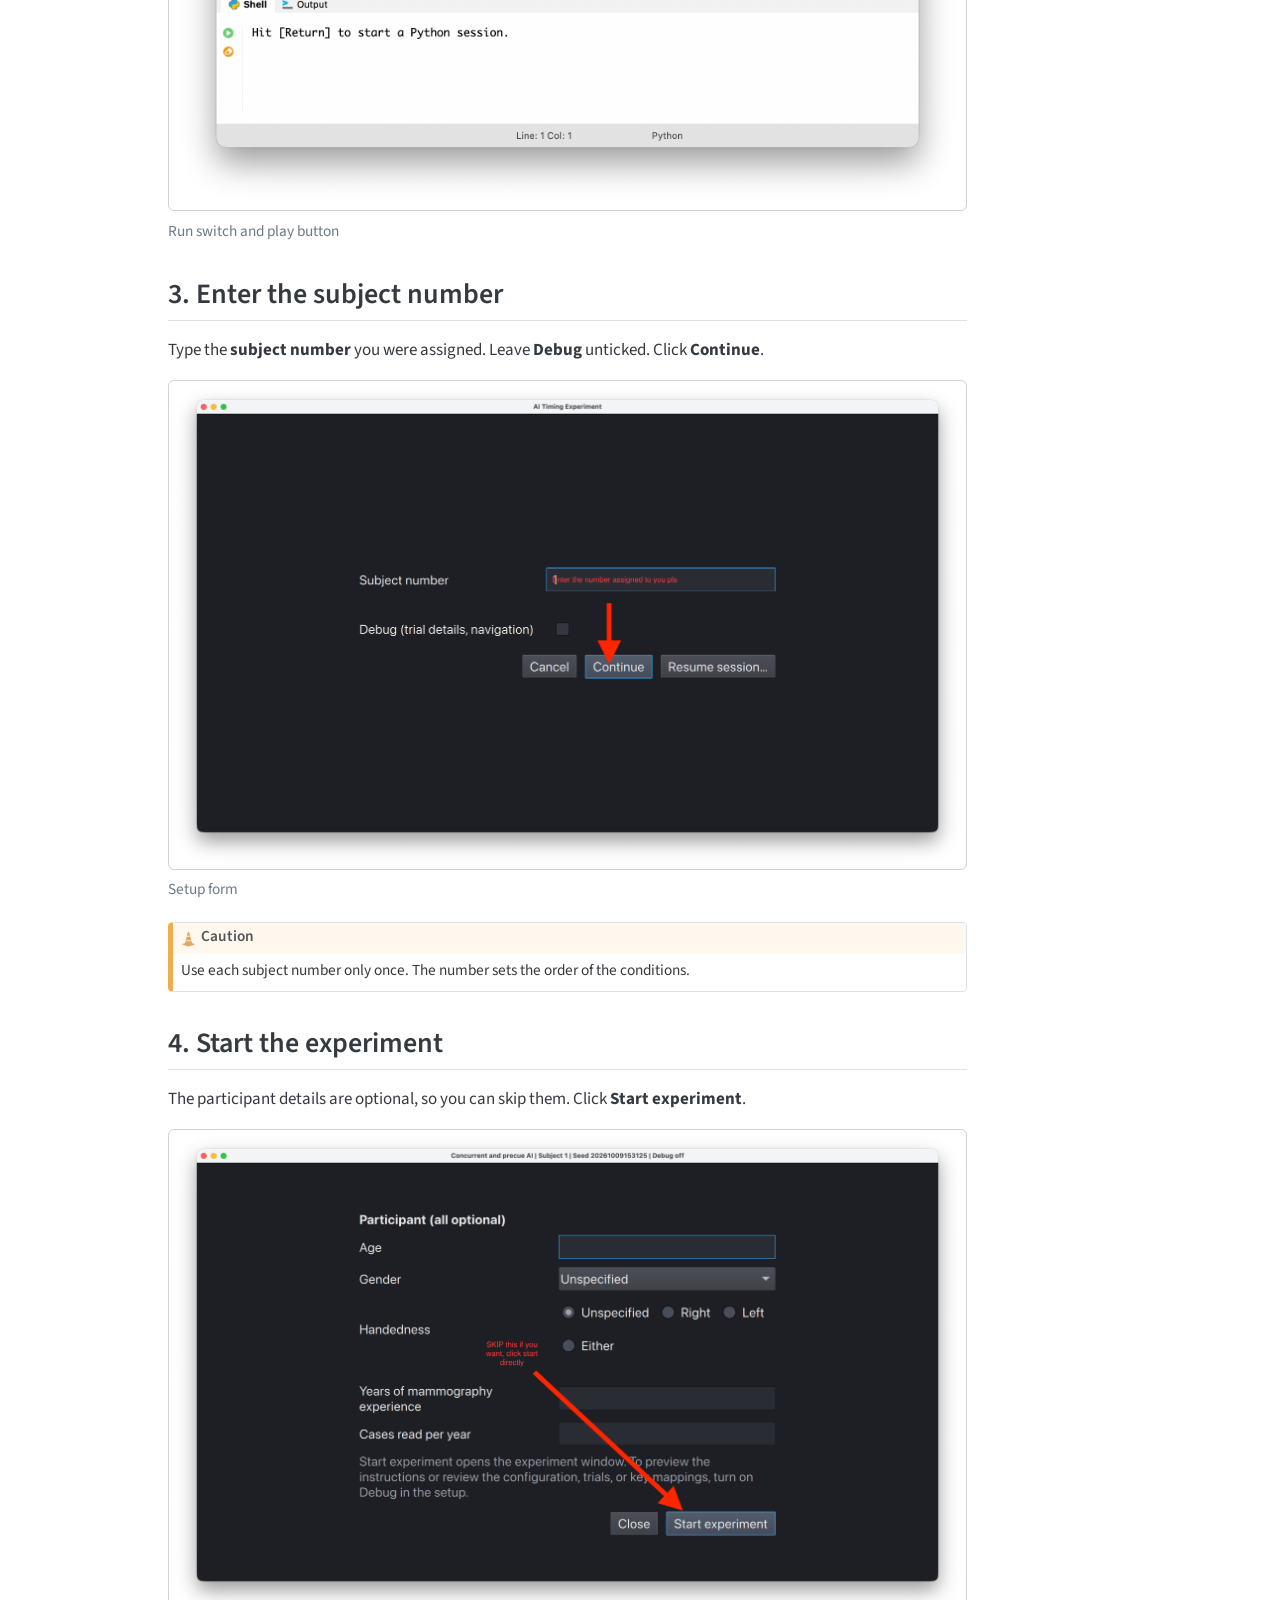
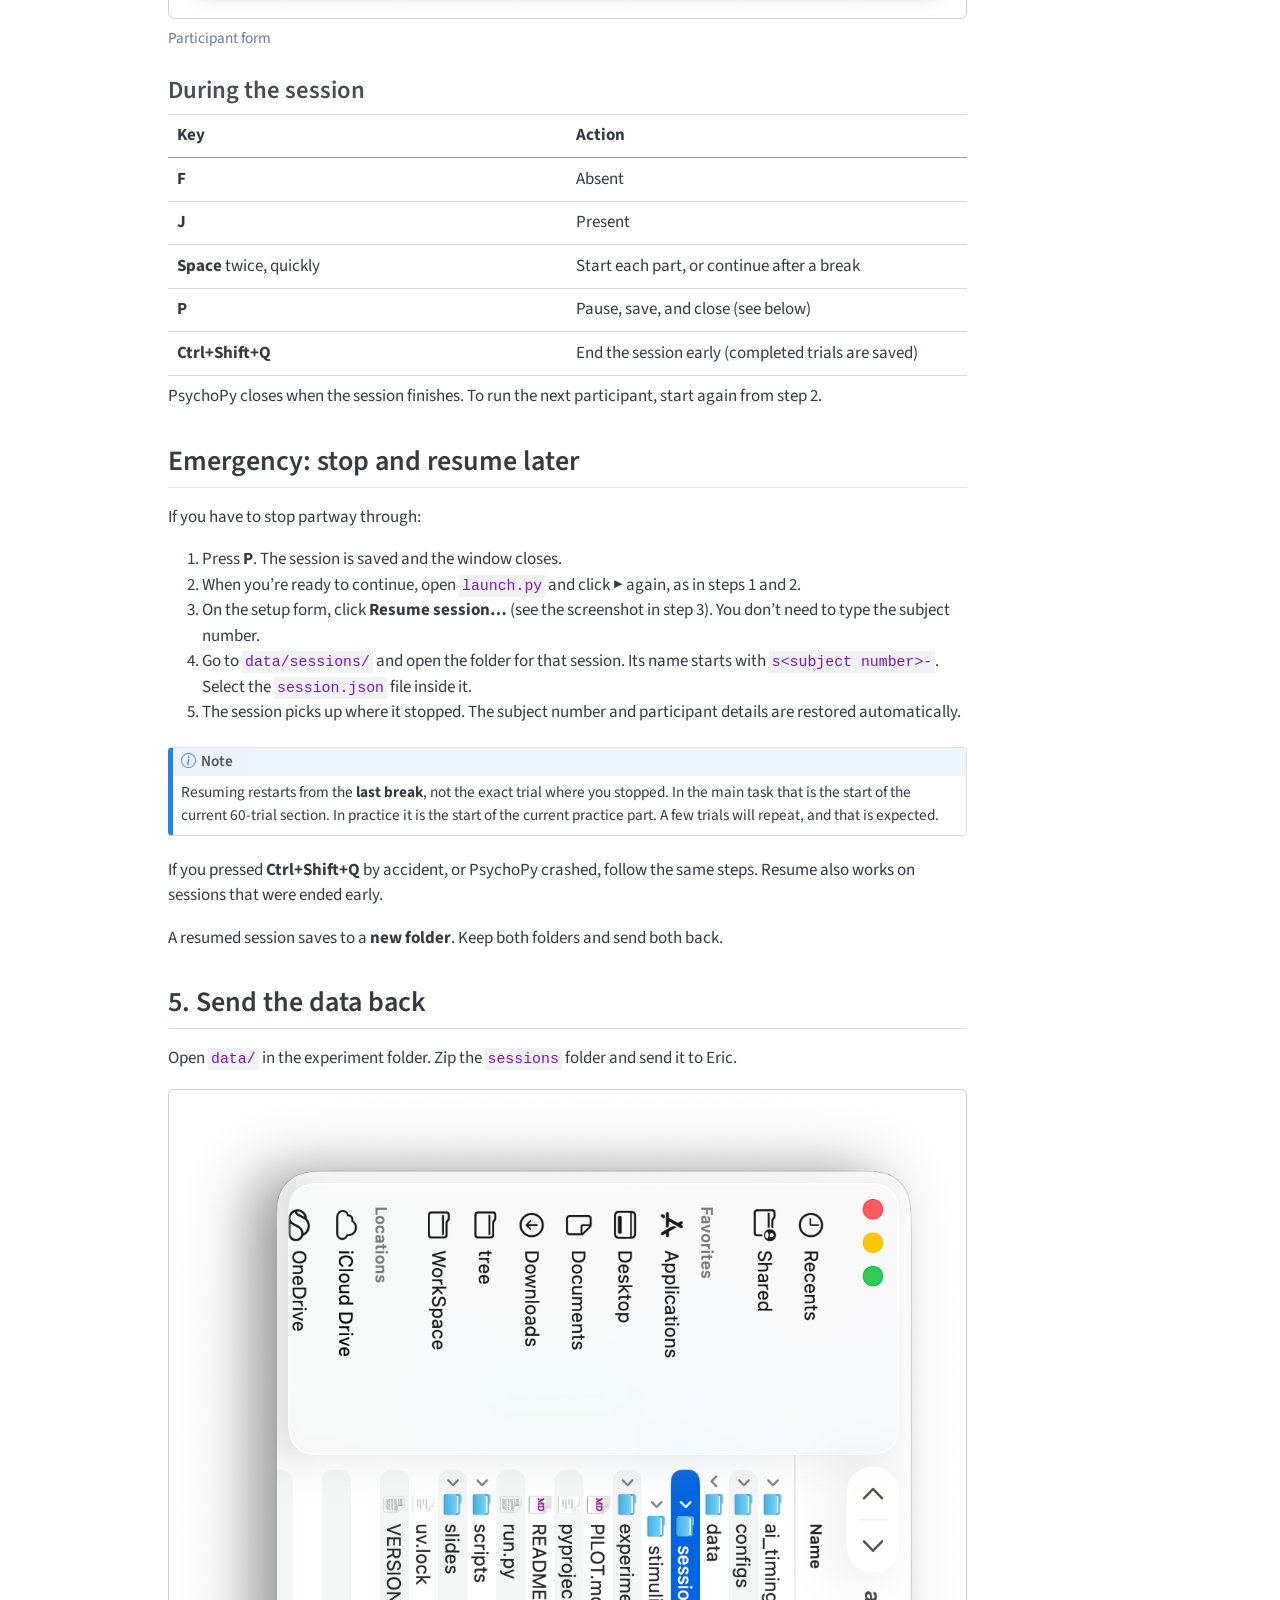
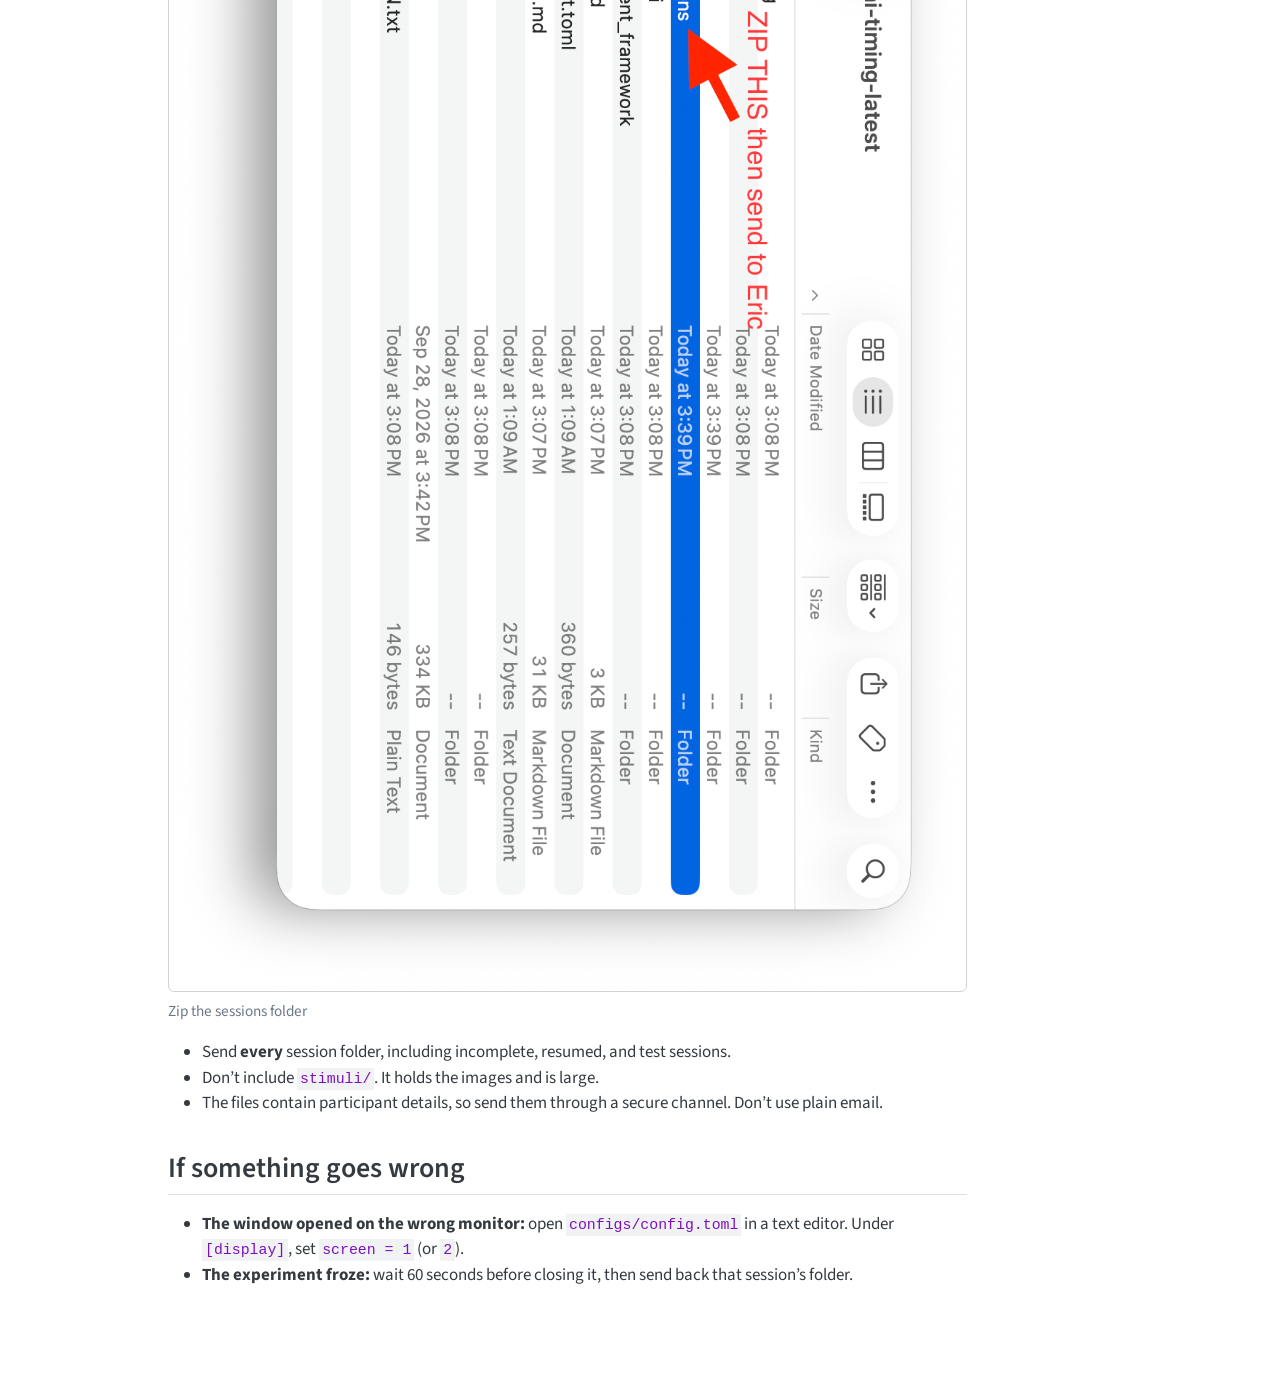
==== commit de4685bb: "deploy: greasycat/ai-visual-search@a041dcb800b5b6468e883ee3a32bfa26e4de82b7" ====
--- a/pilot/index.html
+++ b/pilot/index.html
@@ -6,7 +6,7 @@
 
 <meta name="viewport" content="width=device-width, initial-scale=1.0, user-scalable=yes">
 
-<meta name="description" content="Step-by-step guide, with screenshots, for running the AI-timing pilot in PsychoPy.">
+<meta name="description" content="Step-by-step guide, with screenshots, for running the AI-reliance pilot in PsychoPy.">
 
 <title>Running the pilot – AI visual search lab docs</title>
 <style>
@@ -307,7 +307,7 @@
 
 <div>
   <div class="description">
-    Step-by-step guide, with screenshots, for running the AI-timing pilot in PsychoPy.
+    Step-by-step guide, with screenshots, for running the AI-reliance pilot in PsychoPy.
   </div>
 </div>
 
@@ -324,7 +324,7 @@
 </header>
 
 
-<p>You’ll need <strong>PsychoPy standalone 2025.1 or newer</strong> and the unzipped <code>ai-timing-latest</code> folder. Don’t move any files inside that folder.</p>
+<p>You’ll need <strong>PsychoPy standalone 2025.1 or newer</strong> and the unzipped <code>ai-reliance-latest</code> folder. Don’t move any files inside that folder.</p>
 <p>A session has 46 practice trials and 900 main trials (15 blocks of 60, with no AI or with one of two labelled AIs). With breaks it takes about an hour.</p>
 <section id="open-the-launcher" class="level2">
 <h2 class="anchored" data-anchor-id="open-the-launcher">1. Open the launcher</h2>
@@ -469,6 +469,42 @@
 </section>
 
 </main> <!-- /main -->
+<!-- Click an image or a table to see it full screen; Escape or a click closes it.
+     Included after the body by reports/_quarto.yml and docs/_quarto.yml. Quarto's lightbox
+     is not used: with embed-resources its links point to image files that no longer exist. -->
+<style>
+  main img, main table { cursor: zoom-in; }
+  dialog.zoom {
+    width: 96vw; max-width: 96vw; height: 94vh; max-height: 94vh; padding: 1.5rem;
+    border: none; border-radius: 8px; overflow: auto; cursor: zoom-out;
+    background: var(--bs-body-bg, #fff); color: var(--bs-body-color, #212529);
+  }
+  dialog.zoom.table { width: auto; height: auto; }  /* a table: as large as its text, up to the screen */
+  dialog.zoom::backdrop { background: rgba(0, 0, 0, 0.6); }
+  dialog.zoom img { display: block; width: 100%; height: 100%; object-fit: contain; cursor: zoom-out; }
+  dialog.zoom table { width: auto; min-width: 60%; margin: auto; font-size: 1.1rem; cursor: zoom-out; }
+</style>
+<script>
+document.addEventListener('DOMContentLoaded', () => {
+  const dialog = document.createElement('dialog');
+  dialog.className = 'zoom';
+  document.body.appendChild(dialog);
+  dialog.addEventListener('click', () => dialog.close());
+  document.querySelectorAll('main img, main table').forEach(element => {
+    element.addEventListener('click', event => {
+      // Leave links, buttons (the source paths are role="button") and text selections alone.
+      const clickable = 'a, button, [role="button"], summary, input, select, textarea, label';
+      if (event.target.closest(clickable) || !window.getSelection().isCollapsed) return;
+      const copy = element.cloneNode(true);
+      copy.removeAttribute('width');
+      copy.removeAttribute('height');
+      dialog.classList.toggle('table', element.tagName === 'TABLE');
+      dialog.replaceChildren(copy);
+      dialog.showModal();
+    });
+  });
+});
+</script>
 <script id="quarto-html-after-body" type="application/javascript">
   window.document.addEventListener("DOMContentLoaded", function (event) {
     // Ensure there is a toggle, if there isn't float one in the top right
